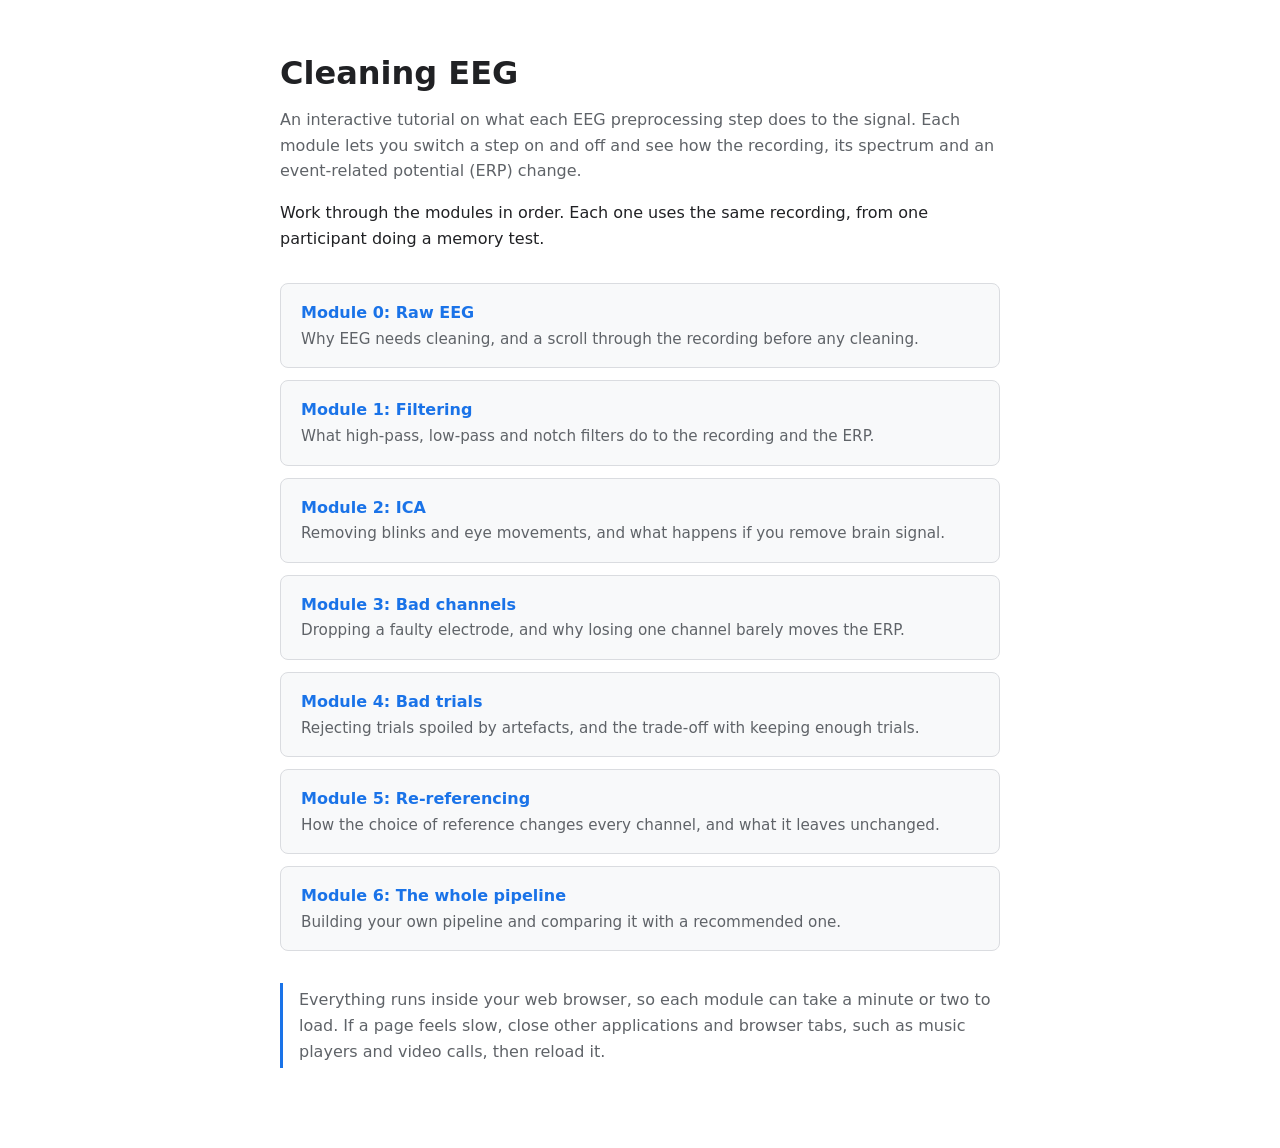
==== static/tutorials/understanding-eeg-preprocessing/index.html @ bbb7d883 "Add interactive EEG preprocessing tutorial Seven browser-run modules (marimo, exported to WebAssembl" ====
<!doctype html>
<html lang="en">
<head>
<meta charset="utf-8">
<meta name="viewport" content="width=device-width, initial-scale=1">
<title>Cleaning EEG</title>
<style>
  :root { --text: #202124; --muted: #5f6368; --line: #dadce0; --accent: #1a73e8;
           --bg: #ffffff; --card: #f8f9fa; }
  @media (prefers-color-scheme: dark) {
    :root { --text: #e8eaed; --muted: #9aa0a6; --line: #3c4043; --accent: #8ab4f8;
             --bg: #202124; --card: #2a2b2e; }
  }
  body { margin: 0; background: var(--bg); color: var(--text);
          font: 16px/1.6 system-ui, -apple-system, "Segoe UI", sans-serif; }
  main { max-width: 720px; margin: 0 auto; padding: 48px 16px 64px; }
  h1 { font-size: 2rem; margin: 0 0 8px; }
  p { margin: 0 0 16px; }
  .lede { color: var(--muted); }
  ol { list-style: none; padding: 0; margin: 32px 0; }
  li a { display: block; padding: 16px 20px; margin-bottom: 12px; border: 1px solid var(--line);
          border-radius: 8px; background: var(--card); color: inherit; text-decoration: none; }
  li a:hover, li a:focus-visible { border-color: var(--accent); }
  li strong { display: block; color: var(--accent); }
  li span { color: var(--muted); font-size: 0.95rem; }
  .note { border-left: 3px solid var(--accent); padding: 4px 0 4px 16px; color: var(--muted); }
</style>
</head>
<body>
<main>
  <h1>Cleaning EEG</h1>
  <p class="lede">An interactive tutorial on what each EEG preprocessing step does to the
  signal. Each module lets you switch a step on and off and see how the recording, its
  spectrum and an event-related potential (ERP) change.</p>
  <p>Work through the modules in order. Each one uses the same recording, from one
  participant doing a memory test.</p>
  <ol>
    <li><a href="00_raw_eeg.html"><strong>Module 0: Raw EEG</strong><span>Why EEG needs cleaning, and a scroll through the recording before any cleaning.</span></a></li>
    <li><a href="01_filtering.html"><strong>Module 1: Filtering</strong><span>What high-pass, low-pass and notch filters do to the recording and the ERP.</span></a></li>
    <li><a href="02_ica.html"><strong>Module 2: ICA</strong><span>Removing blinks and eye movements, and what happens if you remove brain signal.</span></a></li>
    <li><a href="03_bad_channels.html"><strong>Module 3: Bad channels</strong><span>Dropping a faulty electrode, and why losing one channel barely moves the ERP.</span></a></li>
    <li><a href="04_bad_trials.html"><strong>Module 4: Bad trials</strong><span>Rejecting trials spoiled by artefacts, and the trade-off with keeping enough trials.</span></a></li>
    <li><a href="05_reference.html"><strong>Module 5: Re-referencing</strong><span>How the choice of reference changes every channel, and what it leaves unchanged.</span></a></li>
    <li><a href="06_pipeline.html"><strong>Module 6: The whole pipeline</strong><span>Building your own pipeline and comparing it with a recommended one.</span></a></li>
  </ol>
  <p class="note">Everything runs inside your web browser, so each module can take a minute or
  two to load. If a page feels slow, close other applications and browser tabs, such as
  music players and video calls, then reload it.</p>
</main>
</body>
</html>
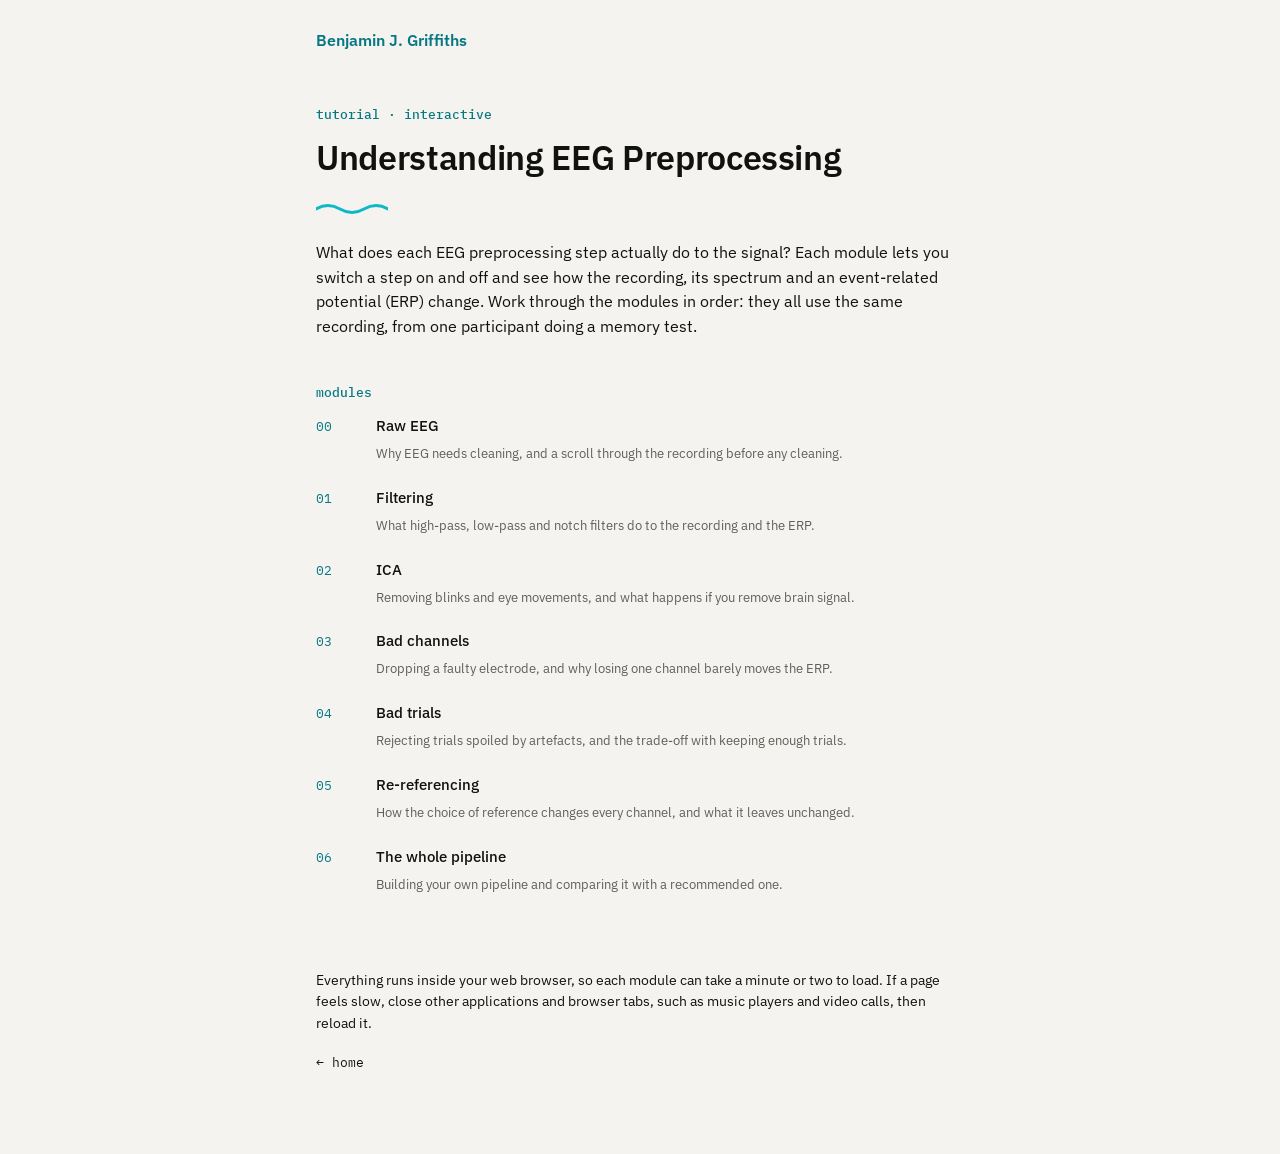
==== commit 81fce06f: "Style the EEG tutorial's contents page like the rest of the site Reuses the site stylesheet and the " ====
--- a/static/tutorials/understanding-eeg-preprocessing/index.html
+++ b/static/tutorials/understanding-eeg-preprocessing/index.html
@@ -1,51 +1,87 @@
-<!doctype html>
-<html lang="en">
+<!DOCTYPE html>
+<html lang="en-GB">
 <head>
 <meta charset="utf-8">
 <meta name="viewport" content="width=device-width, initial-scale=1">
-<title>Cleaning EEG</title>
-<style>
-  :root { --text: #202124; --muted: #5f6368; --line: #dadce0; --accent: #1a73e8;
-           --bg: #ffffff; --card: #f8f9fa; }
-  @media (prefers-color-scheme: dark) {
-    :root { --text: #e8eaed; --muted: #9aa0a6; --line: #3c4043; --accent: #8ab4f8;
-             --bg: #202124; --card: #2a2b2e; }
-  }
-  body { margin: 0; background: var(--bg); color: var(--text);
-          font: 16px/1.6 system-ui, -apple-system, "Segoe UI", sans-serif; }
-  main { max-width: 720px; margin: 0 auto; padding: 48px 16px 64px; }
-  h1 { font-size: 2rem; margin: 0 0 8px; }
-  p { margin: 0 0 16px; }
-  .lede { color: var(--muted); }
-  ol { list-style: none; padding: 0; margin: 32px 0; }
-  li a { display: block; padding: 16px 20px; margin-bottom: 12px; border: 1px solid var(--line);
-          border-radius: 8px; background: var(--card); color: inherit; text-decoration: none; }
-  li a:hover, li a:focus-visible { border-color: var(--accent); }
-  li strong { display: block; color: var(--accent); }
-  li span { color: var(--muted); font-size: 0.95rem; }
-  .note { border-left: 3px solid var(--accent); padding: 4px 0 4px 16px; color: var(--muted); }
-</style>
+<title>Understanding EEG Preprocessing | Benjamin J. Griffiths</title>
+<meta name="description" content="An interactive tutorial on what each EEG preprocessing step does to the signal.">
+<link rel="preconnect" href="https://fonts.googleapis.com">
+<link rel="preconnect" href="https://fonts.gstatic.com" crossorigin>
+<link href="https://fonts.googleapis.com/css2?family=IBM+Plex+Mono:wght@400;500&family=IBM+Plex+Sans:ital,wght@0,400;0,500;0,600;1,400&display=swap" rel="stylesheet">
+<link rel="stylesheet" href="../../assets/style.css">
+<link rel="icon" href="../../assets/favicon.svg" type="image/svg+xml">
 </head>
-<body>
-<main>
-  <h1>Cleaning EEG</h1>
-  <p class="lede">An interactive tutorial on what each EEG preprocessing step does to the
-  signal. Each module lets you switch a step on and off and see how the recording, its
-  spectrum and an event-related potential (ERP) change.</p>
-  <p>Work through the modules in order. Each one uses the same recording, from one
-  participant doing a memory test.</p>
-  <ol>
-    <li><a href="00_raw_eeg.html"><strong>Module 0: Raw EEG</strong><span>Why EEG needs cleaning, and a scroll through the recording before any cleaning.</span></a></li>
-    <li><a href="01_filtering.html"><strong>Module 1: Filtering</strong><span>What high-pass, low-pass and notch filters do to the recording and the ERP.</span></a></li>
-    <li><a href="02_ica.html"><strong>Module 2: ICA</strong><span>Removing blinks and eye movements, and what happens if you remove brain signal.</span></a></li>
-    <li><a href="03_bad_channels.html"><strong>Module 3: Bad channels</strong><span>Dropping a faulty electrode, and why losing one channel barely moves the ERP.</span></a></li>
-    <li><a href="04_bad_trials.html"><strong>Module 4: Bad trials</strong><span>Rejecting trials spoiled by artefacts, and the trade-off with keeping enough trials.</span></a></li>
-    <li><a href="05_reference.html"><strong>Module 5: Re-referencing</strong><span>How the choice of reference changes every channel, and what it leaves unchanged.</span></a></li>
-    <li><a href="06_pipeline.html"><strong>Module 6: The whole pipeline</strong><span>Building your own pipeline and comparing it with a recommended one.</span></a></li>
-  </ol>
-  <p class="note">Everything runs inside your web browser, so each module can take a minute or
-  two to load. If a page feels slow, close other applications and browser tabs, such as
-  music players and video calls, then reload it.</p>
+<body class="paper">
+<header class="top"><a class="wordmark" href="../../">Benjamin J. Griffiths</a></header>
+<main class="article">
+  <p class="label">tutorial · interactive</p>
+  <h1>Understanding EEG Preprocessing</h1>
+  <div class="wave" aria-hidden="true"><svg viewBox="0 0 192 14" preserveAspectRatio="none">
+<path d="M0 7 Q12 0 24 7 T48 7 T72 7 T96 7 T120 7 T144 7 T168 7 T192 7"/></svg></div>
+
+  <p class="abstract">What does each EEG preprocessing step actually do to the signal? Each
+  module lets you switch a step on and off and see how the recording, its spectrum and an
+  event-related potential (ERP) change. Work through the modules in order: they all use the
+  same recording, from one participant doing a memory test.</p>
+
+  <h2 class="label">modules</h2>
+  <ul class="papers">
+    <li>
+      <span class="yr">00</span>
+      <div>
+        <a class="ttl" href="00_raw_eeg.html">Raw EEG</a>
+        <span class="meta">Why EEG needs cleaning, and a scroll through the recording before any cleaning.</span>
+      </div>
+    </li>
+    <li>
+      <span class="yr">01</span>
+      <div>
+        <a class="ttl" href="01_filtering.html">Filtering</a>
+        <span class="meta">What high-pass, low-pass and notch filters do to the recording and the ERP.</span>
+      </div>
+    </li>
+    <li>
+      <span class="yr">02</span>
+      <div>
+        <a class="ttl" href="02_ica.html">ICA</a>
+        <span class="meta">Removing blinks and eye movements, and what happens if you remove brain signal.</span>
+      </div>
+    </li>
+    <li>
+      <span class="yr">03</span>
+      <div>
+        <a class="ttl" href="03_bad_channels.html">Bad channels</a>
+        <span class="meta">Dropping a faulty electrode, and why losing one channel barely moves the ERP.</span>
+      </div>
+    </li>
+    <li>
+      <span class="yr">04</span>
+      <div>
+        <a class="ttl" href="04_bad_trials.html">Bad trials</a>
+        <span class="meta">Rejecting trials spoiled by artefacts, and the trade-off with keeping enough trials.</span>
+      </div>
+    </li>
+    <li>
+      <span class="yr">05</span>
+      <div>
+        <a class="ttl" href="05_reference.html">Re-referencing</a>
+        <span class="meta">How the choice of reference changes every channel, and what it leaves unchanged.</span>
+      </div>
+    </li>
+    <li>
+      <span class="yr">06</span>
+      <div>
+        <a class="ttl" href="06_pipeline.html">The whole pipeline</a>
+        <span class="meta">Building your own pipeline and comparing it with a recommended one.</span>
+      </div>
+    </li>
+  </ul>
+
+  <p class="cite">Everything runs inside your web browser, so each module can take a minute or
+  two to load. If a page feels slow, close other applications and browser tabs, such as music
+  players and video calls, then reload it.</p>
+
+  <p class="back"><a href="../../">← home</a></p>
 </main>
 </body>
 </html>
--- a/static/assets/style.css
+++ b/static/assets/style.css
@@ -0,0 +1,173 @@
+*, *::before, *::after { margin: 0; padding: 0; box-sizing: border-box; }
+
+:root {
+  --teal:      #0CB8C9;  /* decorative only (wave) */
+  --teal-text: #077883;  /* text and links: passes WCAG AA at any size */
+  --dark:      #111110;
+  --light:     #F4F3EF;
+  --muted:     #5F5F5A;
+  --line:      rgba(0,0,0,0.10);
+  --sans: 'IBM Plex Sans', system-ui, sans-serif;
+  --mono: 'IBM Plex Mono', ui-monospace, monospace;
+}
+
+html { -webkit-text-size-adjust: 100%; }
+body {
+  background: var(--light);
+  color: var(--dark);
+  font-family: var(--sans);
+  line-height: 1.55;
+}
+a { color: inherit; }
+a:focus-visible { outline: 2px solid var(--teal-text); outline-offset: 3px; border-radius: 2px; }
+
+/* ─── Layout ─────────────────────────────────────────────── */
+.page {
+  max-width: 760px;
+  margin: 0 auto;
+  padding: 64px 56px 72px;
+  animation: fadeUp 0.7s ease both;
+}
+@keyframes fadeUp {
+  from { opacity: 0; transform: translateY(18px); }
+  to   { opacity: 1; transform: translateY(0); }
+}
+
+.intro { display: flex; align-items: flex-start; justify-content: space-between; gap: 24px; }
+.headshot {
+  width: 144px; height: 144px; flex-shrink: 0;
+  object-fit: cover; object-position: center 25%;
+  border-radius: 12px;
+  filter: grayscale(15%) contrast(1.04);
+  display: block;
+}
+
+/* ─── Name block ─────────────────────────────────────────── */
+.name {
+  font-size: 22px;
+  font-weight: 600;
+  line-height: 1.2;
+  letter-spacing: -0.01em;
+  color: var(--teal-text);
+  margin-bottom: 6px;
+}
+.role { font-size: 15px; line-height: 1.5; }
+.role span { display: block; color: var(--muted); }
+.email { font-family: var(--mono); font-size: 14px; margin-top: 8px; }
+.email a { color: var(--teal-text); text-decoration: none; border-bottom: 1px solid var(--teal); }
+.email a:hover { color: var(--dark); }
+
+/* The rule from the music site, as an oscillation */
+.wave { width: 72px; height: 14px; overflow: hidden; margin: 24px 0; }
+.wave svg { width: 192px; height: 14px; display: block; animation: drift 2.4s linear infinite; }
+.wave path { fill: none; stroke: var(--teal); stroke-width: 3; stroke-linecap: round; }
+@keyframes drift { to { transform: translateX(-48px); } }
+
+/* ─── Profile links ──────────────────────────────────────── */
+.links {
+  display: flex; flex-wrap: wrap;
+  gap: 6px 0;
+  font-family: var(--mono); font-size: 14px;
+  margin-bottom: 40px;
+}
+.links a { text-decoration: none; color: var(--dark); }
+.links a + a::before { content: "/"; color: var(--muted); margin: 0 10px; }
+.links a:hover { color: var(--teal-text); text-decoration: underline; text-underline-offset: 3px; }
+
+.bio { font-size: 16px; max-width: 34em; margin-bottom: 52px; }
+
+/* ─── Section label ──────────────────────────────────────── */
+.label {
+  font-family: var(--mono);
+  font-size: 13px; font-weight: 500;
+  color: var(--teal-text);
+  margin-bottom: 12px;
+}
+
+/* ─── Paper list ─────────────────────────────────────────── */
+.papers { list-style: none; margin-bottom: 52px; }
+.papers li {
+  display: flex; align-items: baseline; gap: 20px;
+  padding: 0 0 22px;
+}
+.papers li.new-yr:not(:first-child) { margin-top: 14px; }
+.yr {
+  font-family: var(--mono);
+  color: var(--teal-text);
+  font-size: 13px;
+  min-width: 40px; flex-shrink: 0;
+}
+.ttl {
+  display: block;
+  font-size: 15px; font-weight: 500; line-height: 1.4;
+  text-decoration: none;
+  margin-bottom: 4px;
+}
+.ttl:hover { color: var(--teal-text); text-decoration: underline; text-underline-offset: 3px; }
+.meta { font-size: 13px; color: var(--muted); }
+.meta .jn { font-style: normal; }
+.meta .tag { font-family: var(--mono); font-size: 12px; color: var(--teal-text); text-decoration: none; }
+.meta .tag:hover { text-decoration: underline; }
+#papers {
+  font-family: var(--sans);
+  font-size: 22px; font-weight: 600;
+  letter-spacing: -0.01em;
+  text-transform: capitalize;
+  margin: 0 0 20px;
+}
+footer { font-family: var(--mono); font-size: 12px; color: var(--muted); }
+
+/* ─── Paper pages (for search engines; reached via "abstract") ─ */
+.top { max-width: 760px; margin: 0 auto; padding: 28px 56px; }
+.wordmark { font-weight: 600; font-size: 16px; color: var(--teal-text); text-decoration: none; }
+.wordmark:hover { text-decoration: underline; text-underline-offset: 3px; }
+.article { max-width: 760px; margin: 0 auto; padding: 24px 56px 80px; animation: fadeUp 0.6s ease both; }
+.article h1 {
+  font-size: clamp(24px, 3vw, 34px);
+  font-weight: 600; line-height: 1.2;
+  letter-spacing: -0.01em;
+  margin-bottom: 14px;
+}
+.authors { font-size: 15px; color: #33332f; }
+.authors strong { color: var(--dark); font-weight: 600; }
+
+.btns { display: flex; flex-wrap: wrap; gap: 10px; margin-bottom: 44px; }
+.btn {
+  font-family: var(--mono); font-size: 13px;
+  text-decoration: none;
+  padding: 8px 14px;
+  border: 1.5px solid var(--dark);
+  transition: background .2s, color .2s, border-color .2s;
+}
+.btn:hover { background: var(--dark); color: var(--light); }
+.btn.primary { background: var(--teal-text); border-color: var(--teal-text); color: #fff; }
+.btn.primary:hover { background: var(--dark); border-color: var(--dark); }
+
+.abstract { font-size: 16px; margin-bottom: 44px; }
+.cite { font-size: 14px; margin-bottom: 14px; overflow-wrap: anywhere; }
+details { font-size: 13px; margin-bottom: 48px; }
+summary { cursor: pointer; font-family: var(--mono); font-size: 13px; color: var(--teal-text); }
+pre {
+  margin-top: 12px; padding: 16px;
+  background: #EAE9E4; overflow-x: auto;
+  font-family: var(--mono); font-size: 12px; line-height: 1.5;
+}
+.back a { font-family: var(--mono); font-size: 13px; text-decoration: none; }
+.back a:hover { color: var(--teal-text); text-decoration: underline; }
+
+/* ─── Mobile ─────────────────────────────────────────────── */
+@media (max-width: 720px) {
+  .page      { padding: 36px 16px 56px; }
+  .headshot  { width: 104px; height: 104px; border-radius: 10px; }
+  .papers li { gap: 14px; }
+  .top       { padding: 20px 16px; }
+  .article   { padding: 12px 16px 64px; }
+}
+
+@media (prefers-reduced-motion: reduce) {
+  .page, .article, .wave svg { animation: none; }
+}
+
+@media print {
+  .wave, .links, .btns { display: none; }
+}
